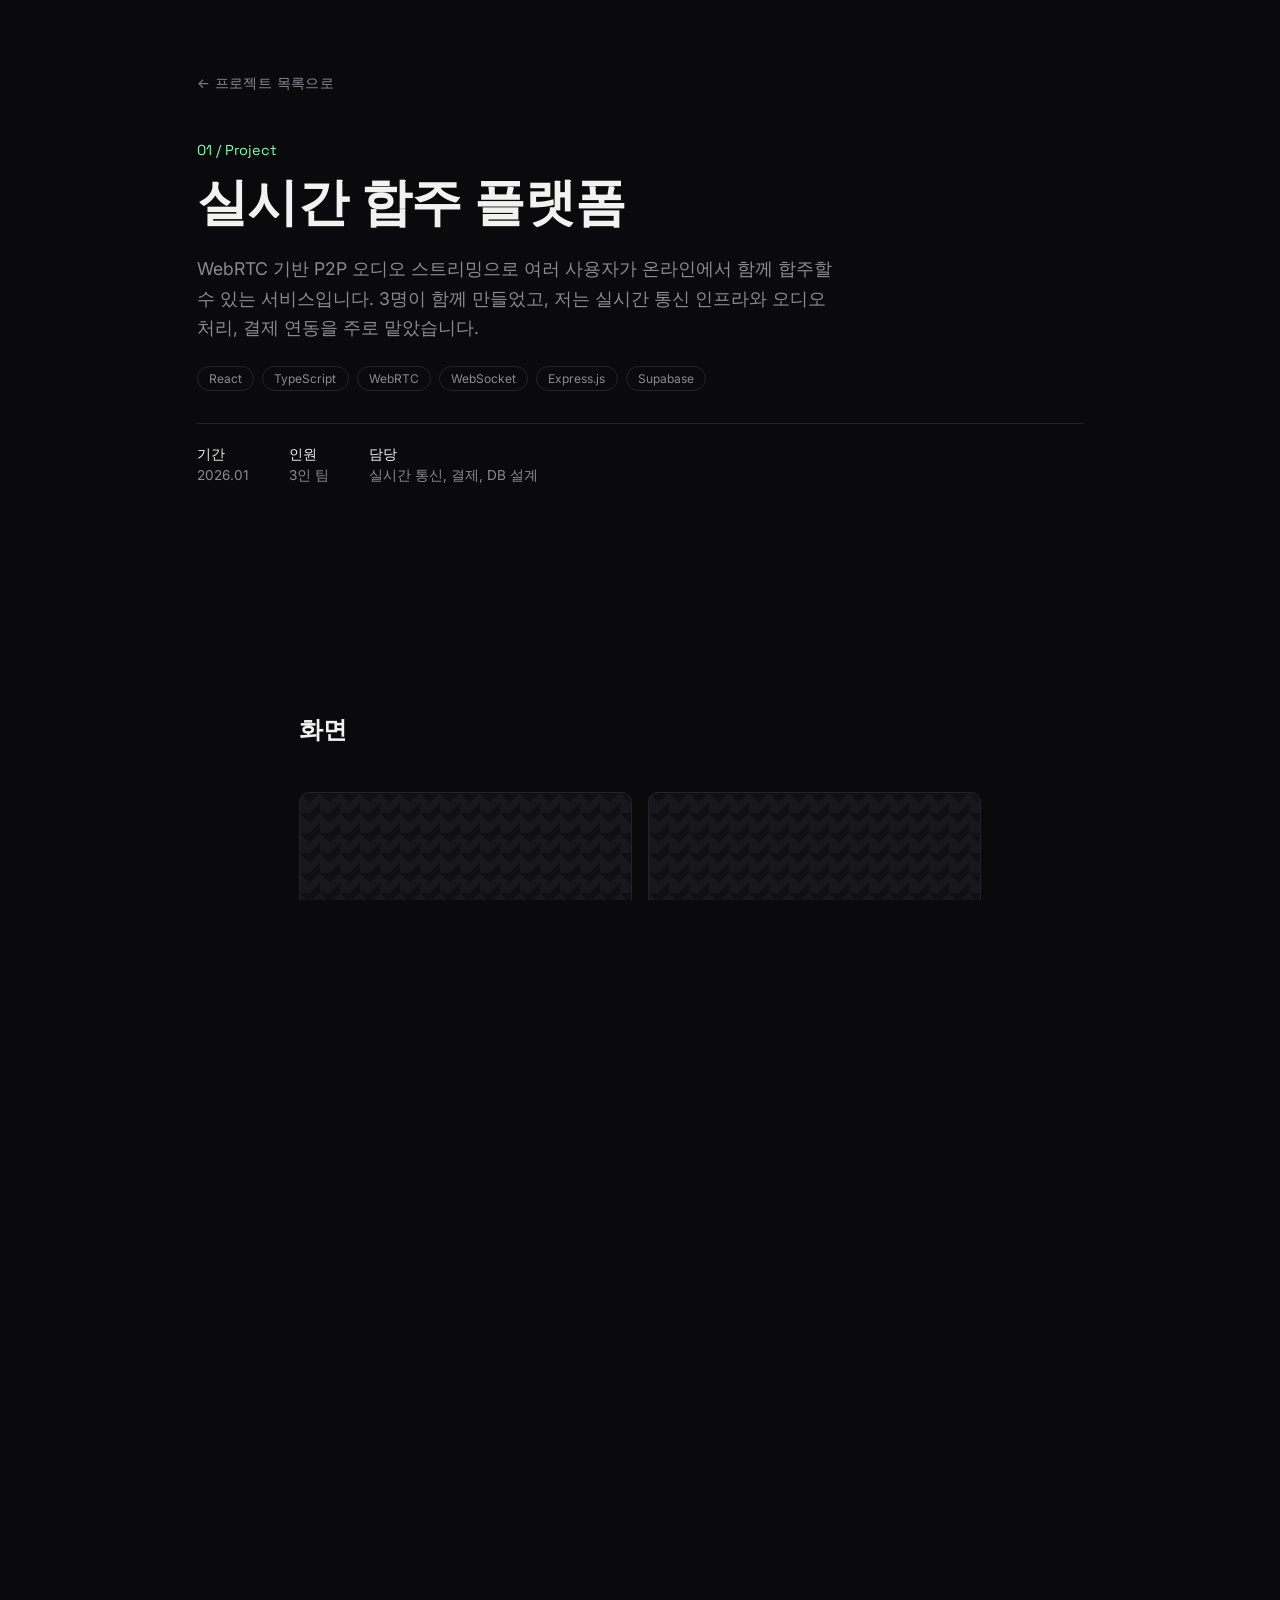
==== project-1.html @ 72477ea7 "틀" ====
<!DOCTYPE html>
<html lang="ko">
<head>
<meta charset="UTF-8">
<meta name="viewport" content="width=device-width, initial-scale=1.0">
<title>실시간 합주 플랫폼 — 신지웅</title>
<link rel="preconnect" href="https://fonts.googleapis.com">
<link rel="preconnect" href="https://fonts.gstatic.com" crossorigin>
<link href="https://fonts.googleapis.com/css2?family=Space+Grotesk:wght@400;500;700&family=Inter:wght@400;500;600&display=swap" rel="stylesheet">
<link rel="stylesheet" href="style.css">
</head>
<body class="detail-body">

  <div class="detail-wrap">
    <a href="index.html#projects" class="back-link">&larr; 프로젝트 목록으로</a>

    <header class="detail-hero">
      <div class="num">01 / Project</div>
      <h1>실시간 합주 플랫폼</h1>
      <p class="summary">
        WebRTC 기반 P2P 오디오 스트리밍으로 여러 사용자가 온라인에서 함께
        합주할 수 있는 서비스입니다. 3명이 함께 만들었고, 저는 실시간 통신
        인프라와 오디오 처리, 결제 연동을 주로 맡았습니다.
      </p>
      <div class="tags">
        <span>React</span><span>TypeScript</span><span>WebRTC</span>
        <span>WebSocket</span><span>Express.js</span><span>Supabase</span>
      </div>
      <div class="meta">
        <div><strong>기간</strong>2026.01</div>
        <div><strong>인원</strong>3인 팀</div>
        <div><strong>담당</strong>실시간 통신, 결제, DB 설계</div>
      </div>
    </header>

    <!-- 스크린샷: 아래 .shot 자리에 실제 캡처 이미지를 넣으면 됩니다.
         <div class="shot"></div>  →  <img class="shot" src="images/p1-1.png" alt="합주 화면"> -->
    <section class="detail-section">
      <h2>화면</h2>
      <div class="shot-grid">
        <div>
          <div class="shot"></div>
          <p class="shot-caption">합주 룸 — 참가자별 오디오 채널</p>
        </div>
        <div>
          <div class="shot"></div>
          <p class="shot-caption">AI 음원 분리(Demucs) 결과 화면</p>
        </div>
        <div>
          <div class="shot"></div>
          <p class="shot-caption">결제(구독) 페이지</p>
        </div>
      </div>
    </section>

    <!-- 아키텍처 다이어그램: .diagram 안의 텍스트를 지우고
         <img class="diagram" src="images/p1-architecture.png"> 로 교체하거나,
         draw.io/excalidraw로 그린 SVG를 그대로 붙여넣으면 됩니다. -->
    <section class="detail-section">
      <h2>아키텍처</h2>
      <div class="diagram">
        다이어그램 자리 — 클라이언트 ↔ WebSocket 시그널링 서버 ↔ WebRTC P2P Mesh,
        Express 서버 ↔ Supabase(DB/Storage) ↔ Demucs(음원분리) 흐름을 도식화해서 넣을 예정
      </div>
    </section>

    <section class="detail-section">
      <h2>문제와 해결</h2>
      <div class="problem-solution">
        <div class="ps-row">
          <div>
            <h3>Problem</h3>
            <p>
              여러 명이 동시에 목소리를 주고받아야 하는 합주 특성상, 오디오
              지연이 조금만 늘어나도 박자가 어긋나 연주가 불가능해졌습니다.
            </p>
          </div>
          <div>
            <h3>Solution</h3>
            <p>
              WebRTC의 SDP를 직접 수정해 Opus 오디오 패킷 전송 주기(ptime)를
              기본 20ms에서 10ms로 줄이고, 스테레오·FEC·DTX처럼 지연을
              늘릴 수 있는 옵션을 비활성화해 저지연 전송을 구현했습니다.
            </p>
          </div>
        </div>
        <div class="ps-row">
          <div>
            <h3>Problem</h3>
            <p>
              참가자가 늘어날수록 Mesh 구조 특성상 연결 수가 제곱으로
              증가해 대규모 인원에는 한계가 있었습니다.
            </p>
          </div>
          <div>
            <h3>Solution</h3>
            <p>
              현재는 소규모 인원(밴드 단위)에 맞춰 Mesh로 구현했고, 인원이
              늘어나는 경우 SFU(중계 서버) 구조로 전환이 필요하다는 걸
              확인했습니다.
            </p>
          </div>
        </div>
        <div class="ps-row">
          <div>
            <h3>Problem</h3>
            <p>
              브라우저의 마이크 접근 API(getUserMedia)는 보안상 HTTPS
              환경에서만 동작해, 로컬 개발 중에도 마이크 테스트가 막혔습니다.
            </p>
          </div>
          <div>
            <h3>Solution</h3>
            <p>
              자체 서명(self-signed) 인증서를 만들어 로컬 개발 서버도
              HTTPS로 띄우도록 구성해, 개발 단계에서부터 실제 환경과
              동일하게 마이크 기능을 테스트할 수 있도록 했습니다.
            </p>
          </div>
        </div>
        <div class="ps-row">
          <div>
            <h3>Problem</h3>
            <p>
              음원 분리(Demucs) 결과 파일이 계속 쌓이면 스토리지 공간을
              불필요하게 차지하게 됩니다.
            </p>
          </div>
          <div>
            <h3>Solution</h3>
            <p>
              node-cron으로 주기적인 정리 작업을 만들어, 만료 시간이 지난
              음원 분리 결과를 자동으로 스토리지에서 삭제하도록
              구현했습니다.
            </p>
          </div>
        </div>
      </div>
    </section>

    <div class="detail-links">
      <a href="https://indigomuse.art" target="_blank" rel="noopener">배포 사이트 보기 →</a>
      <a href="https://github.com/exception-busters/Band" target="_blank" rel="noopener">GitHub 저장소 →</a>
    </div>
  </div>

</body>
</html>
---- style.css ----
:root{
  --bg:#0a0a0c;
  --bg-soft:#101014;
  --fg:#f2f2f0;
  --fg-dim:#8a8a92;
  --accent:#7dffb3;
  --accent-dim:#3a5c48;
  --line:#232329;
  --spot-x:50%;
  --spot-y:40%;
}
*{box-sizing:border-box; margin:0; padding:0;}
html, body{height:100%; overflow-x:hidden;}
body{
  background:var(--bg);
  color:var(--fg);
  font-family:'Inter', sans-serif;
  cursor:none;
}
/* links/cards have a browser-default pointer cursor of their own, which
   otherwise wins over the inherited body cursor */
a, .card{cursor:inherit;}
.snap-wrap{
  height:100vh;
  overflow-y:scroll;
}
@media (pointer:coarse){
  body{cursor:auto;}
  .cursor-dot,.cursor-ring{display:none;}
}
h1,h2,h3,.brand{font-family:'Space Grotesk', sans-serif;}

/* background spotlight that follows the cursor */
.spotlight{
  position:fixed; inset:0; z-index:0; pointer-events:none;
  background: radial-gradient(600px circle at var(--spot-x) var(--spot-y), rgba(125,255,179,0.08), transparent 60%);
  transition:background 0.05s linear;
}
.grain{
  position:fixed; inset:0; z-index:1; pointer-events:none; opacity:0.035;
  background-image:url("data:image/svg+xml,%3Csvg xmlns='http://www.w3.org/2000/svg' width='120' height='120'%3E%3Cfilter id='n'%3E%3CfeTurbulence type='fractalNoise' baseFrequency='0.9' numOctaves='2' stitchTiles='stitch'/%3E%3C/filter%3E%3Crect width='100%25' height='100%25' filter='url(%23n)'/%3E%3C/svg%3E");
}

/* custom cursor */
.cursor-dot,.cursor-ring{
  position:fixed; top:0; left:0; z-index:999; pointer-events:none;
  border-radius:50%;
  transform:translate(-50%,-50%);
}
.cursor-dot{width:6px; height:6px; background:var(--accent);}
.cursor-ring{width:32px; height:32px; border:1px solid var(--accent-dim); transition:width .2s, height .2s, border-color .2s;}
.cursor-ring.hover{width:56px; height:56px; border-color:var(--accent);}

/* side nav dots */
nav.dots{
  position:fixed; right:2.5rem; top:50%; transform:translateY(-50%);
  z-index:50; display:flex; flex-direction:column; gap:1rem;
}
nav.dots a{
  width:8px; height:8px; border-radius:50%; background:var(--line);
  display:block; position:relative; transition:background .3s;
}
nav.dots a.active{background:var(--accent);}
nav.dots a span{
  position:absolute; right:1.4rem; top:50%; transform:translateY(-50%);
  font-size:.7rem; color:var(--fg-dim); white-space:nowrap;
  opacity:0; transition:opacity .2s; letter-spacing:.05em;
}
nav.dots a:hover span{opacity:1;}
@media (max-width:800px){ nav.dots{display:none;} }

section{
  position:relative; z-index:2;
  min-height:100vh;
  display:flex; flex-direction:column; justify-content:center;
  padding:6vh 8vw;
}

/* hero */
#hero{align-items:flex-start;}
.eyebrow{
  color:var(--accent); font-size:.85rem; letter-spacing:.15em; text-transform:uppercase;
  margin-bottom:1.2rem;
}
.name{
  font-size:clamp(3rem, 10vw, 7.5rem); font-weight:700; line-height:0.95;
  letter-spacing:-.02em;
}
.role{
  font-size:clamp(1.1rem, 2.5vw, 1.6rem); color:var(--fg-dim); margin-top:1.4rem;
}
.scroll-hint{
  position:absolute; bottom:3rem; left:8vw; font-size:.75rem; color:var(--fg-dim);
  letter-spacing:.1em; display:flex; align-items:center; gap:.6rem;
}
.scroll-hint::before{
  content:''; width:1px; height:28px; background:var(--fg-dim);
  animation:scrollLine 1.8s ease-in-out infinite;
}
@keyframes scrollLine{0%{transform:scaleY(0); transform-origin:top;} 50%{transform:scaleY(1); transform-origin:top;} 51%{transform-origin:bottom;} 100%{transform:scaleY(0); transform-origin:bottom;}}

/* generic section heading */
.tag{color:var(--accent); font-size:.85rem; letter-spacing:.15em; text-transform:uppercase; margin-bottom:1rem;}
h2.title{font-size:clamp(2rem,5vw,3rem); font-weight:700; margin-bottom:2.5rem; letter-spacing:-.01em;}

.reveal{opacity:0; transform:translateY(24px); transition:opacity .7s ease, transform .7s ease;}
.reveal.visible{opacity:1; transform:translateY(0);}

/* about */
#about p{
  max-width:640px; font-size:clamp(1.05rem,2vw,1.3rem); line-height:1.7; color:var(--fg-dim);
}
#about p strong{color:var(--fg); font-weight:500;}

/* projects */
.projects-grid{display:grid; grid-template-columns:repeat(auto-fit,minmax(280px,1fr)); gap:1.2rem; width:100%;}
.card{
  border:1px solid var(--line); border-radius:14px;
  background:var(--bg-soft); text-decoration:none; color:inherit;
  transition:transform .3s ease, border-color .3s ease;
  display:block; overflow:hidden;
}
.card:hover{transform:translateY(-6px); border-color:var(--accent-dim);}

/* thumbnail placeholder: fixed 16:9 box so layout doesn't jump once a real
   screenshot is dropped in — just swap the <div class="card-thumb"> for an
   <img class="card-thumb" src="..."> later, same class handles both */
.card-thumb{
  width:100%; aspect-ratio:16/9; display:block; object-fit:cover;
  background:
    linear-gradient(135deg, var(--bg-soft) 25%, transparent 25%) -10px 0/20px 20px,
    linear-gradient(225deg, var(--bg-soft) 25%, transparent 25%) -10px 0/20px 20px,
    linear-gradient(315deg, var(--bg-soft) 25%, transparent 25%) 0px 0/20px 20px,
    linear-gradient(45deg, var(--bg-soft) 25%, #17171c 25%) 0px 0/20px 20px;
  border-bottom:1px solid var(--line);
}
.card-body{padding:1.8rem;}
.card .num{color:var(--accent); font-family:'Space Grotesk',sans-serif; font-size:.85rem;}
.card h3{margin:.8rem 0 .6rem; font-size:1.25rem;}
.card p{color:var(--fg-dim); font-size:.92rem; line-height:1.55;}
.card .tags{margin-top:1.2rem; display:flex; gap:.5rem; flex-wrap:wrap;}
.card .tags span{
  font-size:.72rem; color:var(--fg-dim); border:1px solid var(--line);
  padding:.2rem .6rem; border-radius:999px;
}

/* contact */
#contact .links{display:flex; flex-direction:column; gap:.4rem; margin-top:1rem;}
#contact a.big-link{
  font-family:'Space Grotesk',sans-serif;
  font-size:clamp(1.6rem,4vw,2.6rem); color:var(--fg); text-decoration:none;
  width:fit-content; position:relative;
}
#contact a.big-link::after{
  content:''; position:absolute; left:0; bottom:-4px; width:0; height:2px; background:var(--accent);
  transition:width .3s ease;
}
#contact a.big-link:hover::after{width:100%;}
#contact a.big-link:hover{color:var(--accent);}
footer{margin-top:4rem; font-size:.8rem; color:var(--fg-dim);}

/* ============================================
   PROJECT DETAIL PAGES (project-*.html)
   Plain top-to-bottom scroll — deliberately NOT using .snap-wrap/.reveal,
   since a long detail page with galleries/diagrams reads better scrolling
   normally than snapping section-by-section like the one-page home does.
   ============================================ */
.detail-body{overflow-y:auto; cursor:auto;}
.detail-body .cursor-dot,.detail-body .cursor-ring,.detail-body nav.dots{display:none;}

.detail-wrap{max-width:1040px; margin:0 auto; padding:8vh 6vw 10vh;}

.back-link{
  display:inline-flex; align-items:center; gap:.5rem;
  color:var(--fg-dim); text-decoration:none; font-size:.85rem;
  letter-spacing:.03em; margin-bottom:3rem;
}
.back-link:hover{color:var(--accent);}

.detail-hero .num{color:var(--accent); font-family:'Space Grotesk',sans-serif; font-size:.9rem;}
.detail-hero h1{
  font-family:'Space Grotesk',sans-serif; font-weight:700;
  font-size:clamp(2rem,5vw,3.2rem); margin:.6rem 0 1rem; letter-spacing:-.01em;
}
.detail-hero .summary{color:var(--fg-dim); font-size:1.1rem; line-height:1.7; max-width:640px;}
.detail-hero .tags{margin-top:1.4rem; display:flex; gap:.5rem; flex-wrap:wrap;}
.detail-hero .tags span{
  font-size:.75rem; color:var(--fg-dim); border:1px solid var(--line);
  padding:.25rem .7rem; border-radius:999px;
}
.detail-hero .meta{
  margin-top:2rem; display:flex; gap:2.5rem; flex-wrap:wrap;
  font-size:.85rem; color:var(--fg-dim); border-top:1px solid var(--line);
  padding-top:1.4rem;
}
.detail-hero .meta strong{display:block; color:var(--fg); font-weight:500; margin-bottom:.2rem;}

.detail-section{margin-top:5rem;}
.detail-section h2{
  font-family:'Space Grotesk',sans-serif; font-size:1.5rem; font-weight:700;
  margin-bottom:1.4rem;
}
.detail-section p{color:var(--fg-dim); line-height:1.75; margin-bottom:1rem;}
.detail-section p strong{color:var(--fg); font-weight:500;}

/* screenshot gallery: swap each .shot placeholder <div> for an <img class="shot">
   later — sizing/spacing stays identical either way */
.shot-grid{display:grid; grid-template-columns:repeat(auto-fit,minmax(240px,1fr)); gap:1rem; margin-top:1.5rem;}
.shot{
  width:100%; aspect-ratio:16/10; border-radius:10px; object-fit:cover;
  border:1px solid var(--line);
  background:
    linear-gradient(135deg, var(--bg-soft) 25%, transparent 25%) -10px 0/20px 20px,
    linear-gradient(225deg, var(--bg-soft) 25%, transparent 25%) -10px 0/20px 20px,
    linear-gradient(315deg, var(--bg-soft) 25%, #17171c 25%) 0px 0/20px 20px,
    linear-gradient(45deg, var(--bg-soft) 25%, #17171c 25%) 0px 0/20px 20px;
}
.shot-caption{font-size:.8rem; color:var(--fg-dim); margin-top:.5rem;}

/* architecture diagram: same placeholder trick, wider aspect ratio.
   Swap the .diagram div's background for an <img class="diagram" src="..."> ,
   or replace its contents with an inline <svg> when the real one is ready. */
.diagram{
  width:100%; min-height:280px; border-radius:12px; margin-top:1.5rem;
  border:1px dashed var(--line); background:var(--bg-soft);
  display:flex; align-items:center; justify-content:center;
  color:var(--fg-dim); font-size:.85rem; text-align:center; padding:2rem;
}

.problem-solution{margin-top:1.5rem; display:flex; flex-direction:column; gap:1.2rem;}
.ps-row{
  display:grid; grid-template-columns:1fr 1fr;
  border:1px solid var(--line); border-radius:12px;
  background:var(--bg-soft); overflow:hidden;
}
.ps-row > div{padding:1.6rem 1.8rem;}
.ps-row > div + div{border-left:1px solid var(--line);}
@media (max-width:700px){
  .ps-row{grid-template-columns:1fr;}
  .ps-row > div + div{border-left:none; border-top:1px solid var(--line);}
}
.ps-row h3{
  font-size:.8rem; letter-spacing:.08em; text-transform:uppercase;
  color:var(--accent); margin-bottom:.8rem;
}
.ps-row p{margin-bottom:0;}

.detail-links{
  margin-top:5rem; padding-top:2.5rem; border-top:1px solid var(--line);
  display:flex; gap:1.2rem; flex-wrap:wrap;
}
.detail-links a{
  font-family:'Space Grotesk',sans-serif; font-size:1.1rem; color:var(--fg);
  text-decoration:none; border:1px solid var(--line); border-radius:999px;
  padding:.7rem 1.4rem; transition:border-color .2s, color .2s;
}
.detail-links a:hover{border-color:var(--accent); color:var(--accent);}
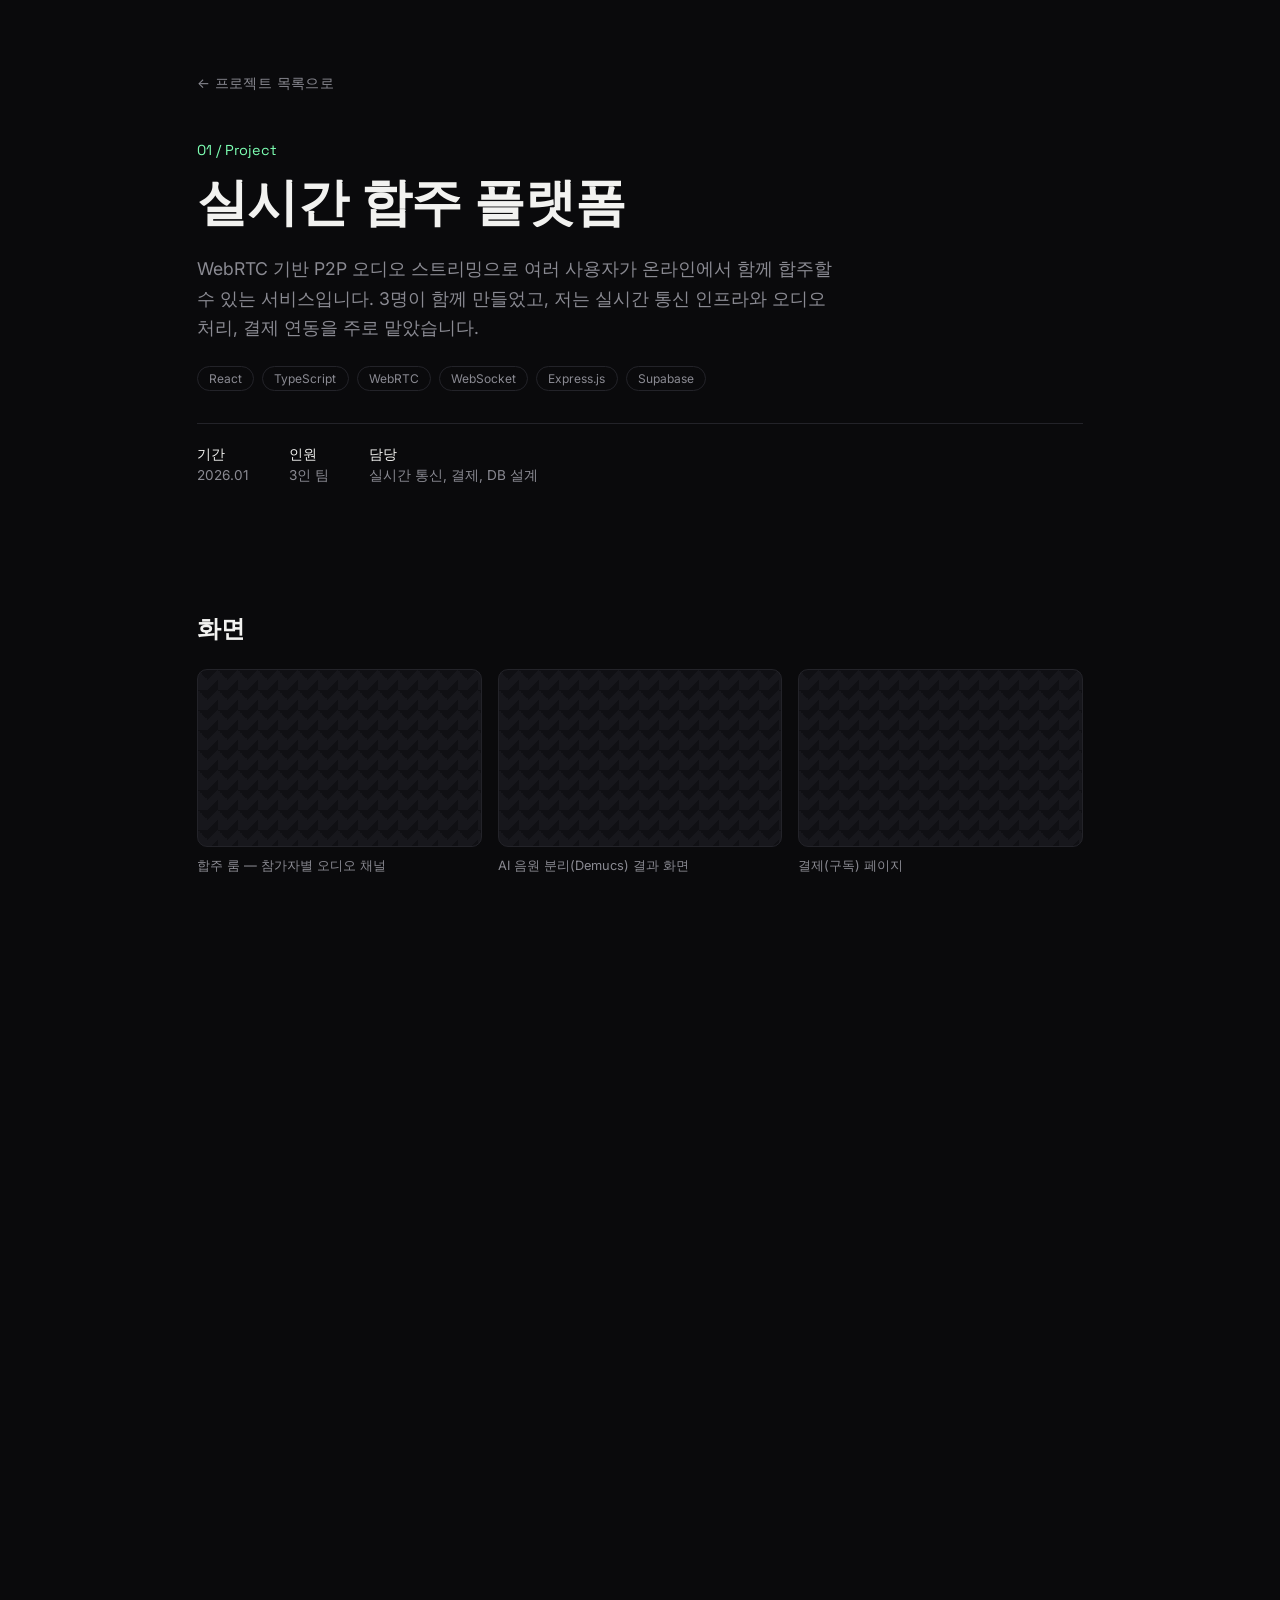
==== commit 304ee576: "아키텍처" ====
--- a/project-1.html
+++ b/project-1.html
@@ -35,7 +35,7 @@
 
     <!-- 스크린샷: 아래 .shot 자리에 실제 캡처 이미지를 넣으면 됩니다.
          <div class="shot"></div>  →  <img class="shot" src="images/p1-1.png" alt="합주 화면"> -->
-    <section class="detail-section">
+    <div class="detail-section">
       <h2>화면</h2>
       <div class="shot-grid">
         <div>
@@ -51,20 +51,73 @@
           <p class="shot-caption">결제(구독) 페이지</p>
         </div>
       </div>
-    </section>
+    </div>
 
     <!-- 아키텍처 다이어그램: .diagram 안의 텍스트를 지우고
          <img class="diagram" src="images/p1-architecture.png"> 로 교체하거나,
          draw.io/excalidraw로 그린 SVG를 그대로 붙여넣으면 됩니다. -->
-    <section class="detail-section">
+    <div class="detail-section">
       <h2>아키텍처</h2>
-      <div class="diagram">
-        다이어그램 자리 — 클라이언트 ↔ WebSocket 시그널링 서버 ↔ WebRTC P2P Mesh,
-        Express 서버 ↔ Supabase(DB/Storage) ↔ Demucs(음원분리) 흐름을 도식화해서 넣을 예정
-      </div>
-    </section>
-
-    <section class="detail-section">
+      <div class="diagram has-svg">
+        <svg viewBox="0 0 760 320" xmlns="http://www.w3.org/2000/svg">
+          <rect class="box accent" x="20" y="30" width="150" height="64" rx="8"/>
+          <text class="box-label" x="95" y="58" text-anchor="middle">Client A</text>
+          <text class="box-sub" x="95" y="79" text-anchor="middle">React (브라우저)</text>
+
+          <rect class="box accent" x="20" y="220" width="150" height="64" rx="8"/>
+          <text class="box-label" x="95" y="248" text-anchor="middle">Client B</text>
+          <text class="box-sub" x="95" y="269" text-anchor="middle">React (브라우저)</text>
+
+          <rect class="box" x="300" y="30" width="180" height="64" rx="8"/>
+          <text class="box-label" x="390" y="58" text-anchor="middle">Signaling Server</text>
+          <text class="box-sub" x="390" y="79" text-anchor="middle">WebSocket</text>
+
+          <rect class="box" x="300" y="128" width="180" height="64" rx="8"/>
+          <text class="box-label" x="390" y="156" text-anchor="middle">Express Server</text>
+          <text class="box-sub" x="390" y="177" text-anchor="middle">REST API</text>
+
+          <rect class="box" x="590" y="30" width="150" height="64" rx="8"/>
+          <text class="box-label" x="665" y="58" text-anchor="middle">Supabase</text>
+          <text class="box-sub" x="665" y="79" text-anchor="middle">DB · Storage</text>
+
+          <rect class="box" x="590" y="128" width="150" height="64" rx="8"/>
+          <text class="box-label" x="665" y="156" text-anchor="middle">Demucs</text>
+          <text class="box-sub" x="665" y="177" text-anchor="middle">음원분리</text>
+
+          <rect class="box" x="590" y="226" width="150" height="64" rx="8"/>
+          <text class="box-label" x="665" y="254" text-anchor="middle">Toss Payments</text>
+          <text class="box-sub" x="665" y="275" text-anchor="middle">결제 승인 API</text>
+
+          <!-- Client A/B <-> Signaling: SDP/ICE 교환 -->
+          <path class="arrow" d="M170,62 L300,62"/>
+          <polygon class="arrowhead" points="300,62 288,56 288,68"/>
+          <path class="arrow" d="M170,252 L250,252 L250,62 L288,62"/>
+          <polygon class="arrowhead" points="288,62 276,56 276,68"/>
+
+          <!-- Client A <-> Client B: WebRTC P2P (highlight) -->
+          <path class="arrow hi" d="M95,94 L95,220"/>
+          <polygon class="arrowhead hi" points="95,220 89,206 101,206"/>
+          <polygon class="arrowhead hi" points="95,94 89,108 101,108"/>
+          <text class="flow-label" x="108" y="150" text-anchor="start">WebRTC P2P</text>
+          <text class="flow-label" x="108" y="165" text-anchor="start">오디오 직접 전송</text>
+
+          <!-- Signaling -> Express -->
+          <path class="arrow" d="M390,94 L390,124"/>
+          <polygon class="arrowhead" points="390,124 384,112 396,112"/>
+
+          <!-- Express -> Supabase / Demucs / Toss (병렬, 개별 연동) -->
+          <path class="arrow" d="M480,148 L590,62"/>
+          <polygon class="arrowhead" points="590,62 578,60 582,71"/>
+          <path class="arrow" d="M480,160 L590,160"/>
+          <polygon class="arrowhead" points="590,160 578,154 578,166"/>
+          <path class="arrow" d="M480,172 L590,258"/>
+          <polygon class="arrowhead" points="590,258 579,254 583,265"/>
+          <text class="flow-label" x="490" y="205" text-anchor="start">개별 연동</text>
+        </svg>
+      </div>
+    </div>
+
+    <div class="detail-section">
       <h2>문제와 해결</h2>
       <div class="problem-solution">
         <div class="ps-row">
@@ -136,7 +189,7 @@
           </div>
         </div>
       </div>
-    </section>
+    </div>
 
     <div class="detail-links">
       <a href="https://indigomuse.art" target="_blank" rel="noopener">배포 사이트 보기 →</a>
--- a/style.css
+++ b/style.css
@@ -195,7 +195,7 @@
 }
 .detail-hero .meta strong{display:block; color:var(--fg); font-weight:500; margin-bottom:.2rem;}
 
-.detail-section{margin-top:5rem;}
+.detail-section{margin-top:8rem;}
 .detail-section h2{
   font-family:'Space Grotesk',sans-serif; font-size:1.5rem; font-weight:700;
   margin-bottom:1.4rem;
@@ -221,11 +221,32 @@
    Swap the .diagram div's background for an <img class="diagram" src="..."> ,
    or replace its contents with an inline <svg> when the real one is ready. */
 .diagram{
-  width:100%; min-height:280px; border-radius:12px; margin-top:1.5rem;
+  width:100%; min-height:320px; border-radius:12px; margin-top:1.5rem;
   border:1px dashed var(--line); background:var(--bg-soft);
   display:flex; align-items:center; justify-content:center;
   color:var(--fg-dim); font-size:.85rem; text-align:center; padding:2rem;
 }
+.diagram.has-svg{
+  border-style:solid; padding:2.2rem 1.6rem; display:block;
+  overflow-x:auto; -webkit-overflow-scrolling:touch;
+}
+.diagram svg{width:100%; height:auto; display:block; margin:0 auto;}
+.diagram svg text{font-family:'Inter',sans-serif;}
+.diagram svg .box-label{font-size:16px; font-weight:700; fill:var(--fg);}
+.diagram svg .box-sub{font-size:12.5px; fill:var(--fg-dim);}
+.diagram svg .flow-label{font-size:11.5px; fill:var(--fg-dim); font-weight:500;}
+@media (max-width:700px){
+  /* below this width, shrinking the diagram to fit would make the text
+     illegible — instead give it a floor width and let just this box
+     scroll sideways, so desktop-quality legibility carries over to mobile */
+  .diagram svg{min-width:620px;}
+}
+.diagram svg .box{fill:var(--bg); stroke:var(--line); stroke-width:1.6;}
+.diagram svg .box.accent{stroke:var(--accent-dim); stroke-width:2;}
+.diagram svg line, .diagram svg path.arrow{stroke:var(--fg-dim); stroke-width:2; fill:none;}
+.diagram svg path.arrow.hi{stroke:var(--accent); stroke-width:2.6;}
+.diagram svg polygon.arrowhead{fill:var(--fg-dim);}
+.diagram svg polygon.arrowhead.hi{fill:var(--accent);}
 
 .problem-solution{margin-top:1.5rem; display:flex; flex-direction:column; gap:1.2rem;}
 .ps-row{
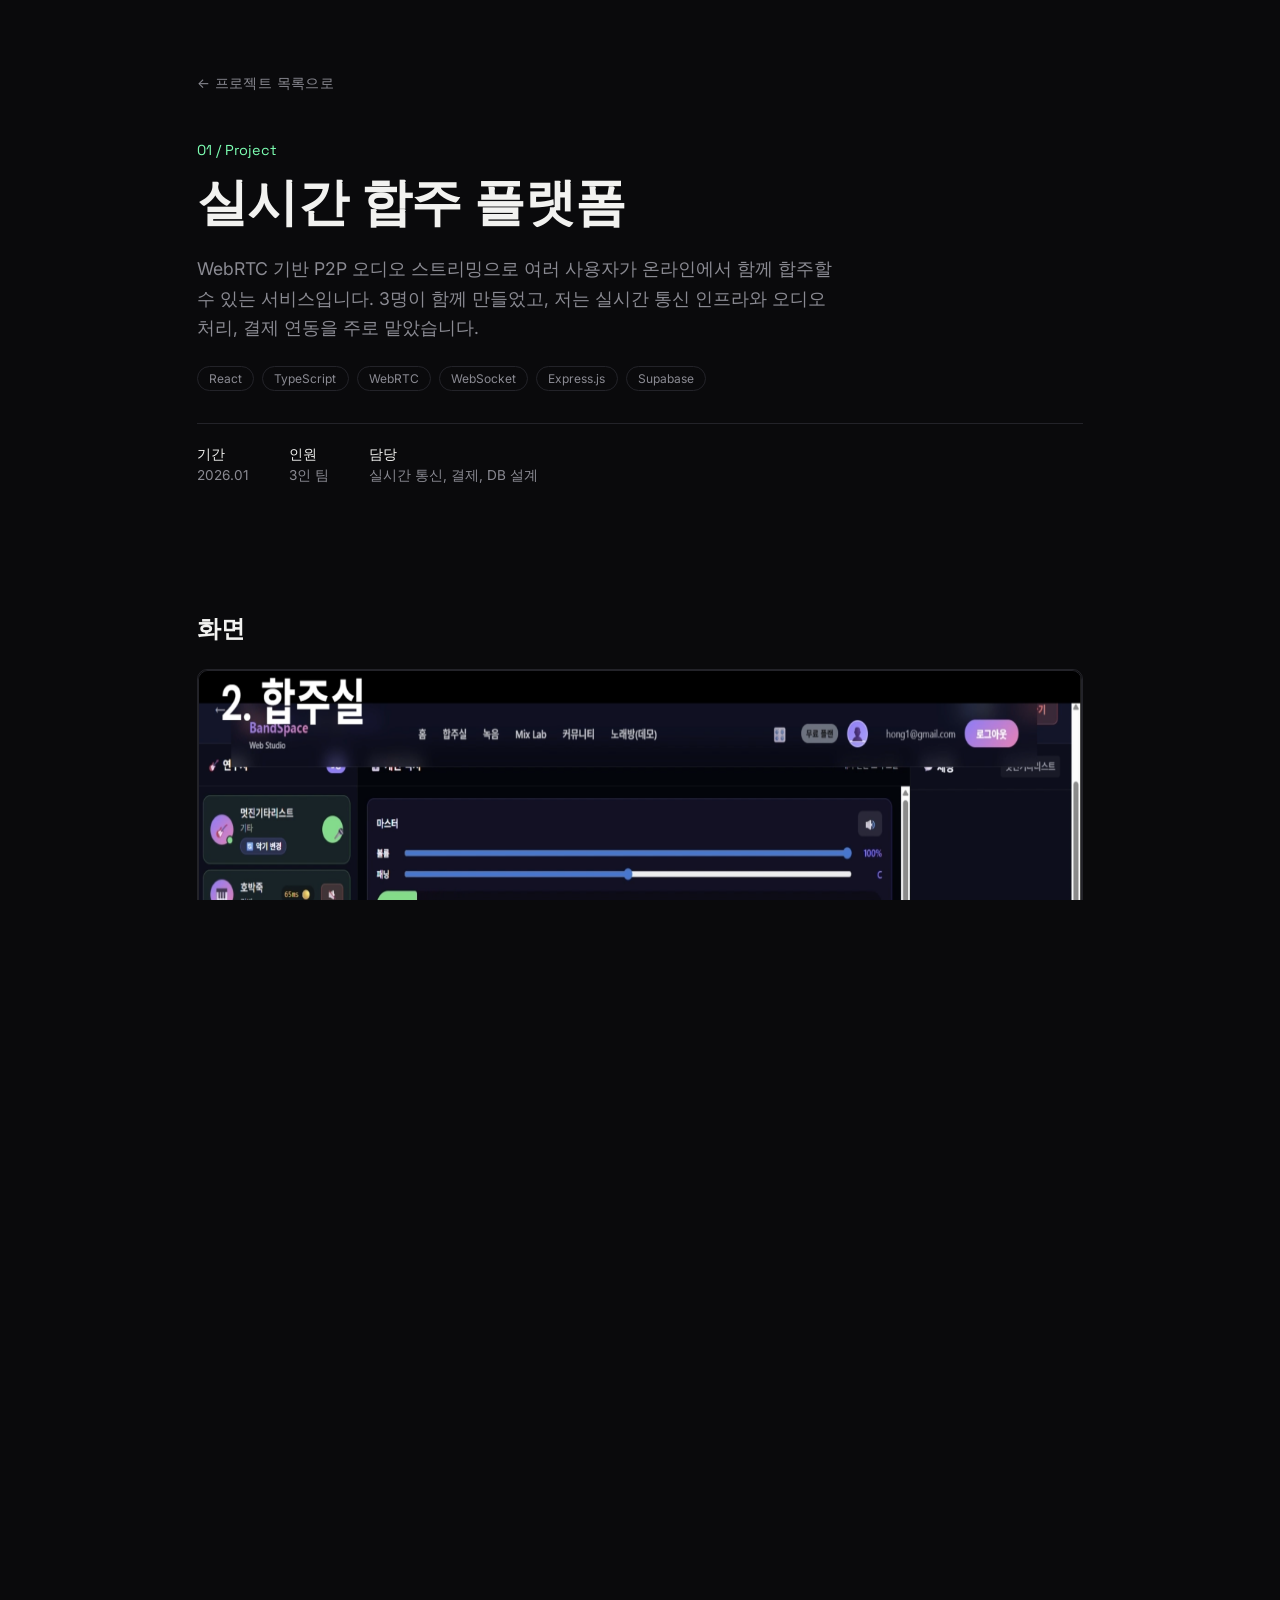
==== commit c48a8d92: "project-1 완성" ====
--- a/project-1.html
+++ b/project-1.html
@@ -8,6 +8,7 @@
 <link rel="preconnect" href="https://fonts.gstatic.com" crossorigin>
 <link href="https://fonts.googleapis.com/css2?family=Space+Grotesk:wght@400;500;700&family=Inter:wght@400;500;600&display=swap" rel="stylesheet">
 <link rel="stylesheet" href="style.css">
+<script src="carousel.js" defer></script>
 </head>
 <body class="detail-body">
 
@@ -33,23 +34,39 @@
       </div>
     </header>
 
-    <!-- 스크린샷: 아래 .shot 자리에 실제 캡처 이미지를 넣으면 됩니다.
-         <div class="shot"></div>  →  <img class="shot" src="images/p1-1.png" alt="합주 화면"> -->
+    <!-- 스크린샷 캐러셀: 한 장씩 보여주고 아래 점으로 이동/자동재생.
+         각 슬라이드의 <div class="shot"></div>를
+         <img class="shot" src="images/p1-1.png" alt="..."> 로 바꾸면 실제 사진이 들어갑니다. -->
     <div class="detail-section">
       <h2>화면</h2>
-      <div class="shot-grid">
-        <div>
-          <div class="shot"></div>
-          <p class="shot-caption">합주 룸 — 참가자별 오디오 채널</p>
-        </div>
-        <div>
-          <div class="shot"></div>
-          <p class="shot-caption">AI 음원 분리(Demucs) 결과 화면</p>
-        </div>
-        <div>
-          <div class="shot"></div>
-          <p class="shot-caption">결제(구독) 페이지</p>
-        </div>
+      <div class="carousel" data-carousel>
+        <button class="carousel-arrow prev" aria-label="이전 사진">&#8249;</button>
+        <div class="carousel-viewport">
+          <div class="carousel-track">
+            <div class="carousel-slide">
+              <img class="shot" src="images/project-1/합주실_스크린샷.png" alt="합주실_스크린샷">
+              <p class="shot-caption">합주 룸 — 참가자별 오디오 채널</p>
+            </div>
+            <div class="carousel-slide">
+              <img class="shot" src="images/project-1/음원분리_스크린샷.png" alt="음원분리_스크린샷">
+              <p class="shot-caption">AI 음원 분리(Demucs) 세션 선택 화면</p>
+            </div>
+            <div class="carousel-slide">
+              <img class="shot" src="images/project-1/구독페이지_스크린샷.png" alt="구독페이지_스크린샷">
+              <p class="shot-caption">결제(구독) 페이지</p>
+            </div>
+            <div class="carousel-slide">
+              <img class="shot" src="images/project-1/커뮤니티_스크린샷.png" alt="커뮤니티_스크린샷">
+              <p class="shot-caption">커뮤니티 게시판</p>
+            </div>
+            <div class="carousel-slide">
+              <img class="shot" src="images/project-1/악보인식_스크린샷.png" alt="악보인식_스크린샷">
+              <p class="shot-caption">악보 인식(OMR) 결과 화면</p>
+            </div>
+          </div>
+        </div>
+        <button class="carousel-arrow next" aria-label="다음 사진">&#8250;</button>
+        <div class="carousel-dots"></div>
       </div>
     </div>
 
@@ -59,60 +76,55 @@
     <div class="detail-section">
       <h2>아키텍처</h2>
       <div class="diagram has-svg">
-        <svg viewBox="0 0 760 320" xmlns="http://www.w3.org/2000/svg">
+        <svg viewBox="0 0 760 300" xmlns="http://www.w3.org/2000/svg">
           <rect class="box accent" x="20" y="30" width="150" height="64" rx="8"/>
           <text class="box-label" x="95" y="58" text-anchor="middle">Client A</text>
           <text class="box-sub" x="95" y="79" text-anchor="middle">React (브라우저)</text>
 
-          <rect class="box accent" x="20" y="220" width="150" height="64" rx="8"/>
-          <text class="box-label" x="95" y="248" text-anchor="middle">Client B</text>
-          <text class="box-sub" x="95" y="269" text-anchor="middle">React (브라우저)</text>
-
-          <rect class="box" x="300" y="30" width="180" height="64" rx="8"/>
-          <text class="box-label" x="390" y="58" text-anchor="middle">Signaling Server</text>
-          <text class="box-sub" x="390" y="79" text-anchor="middle">WebSocket</text>
-
-          <rect class="box" x="300" y="128" width="180" height="64" rx="8"/>
-          <text class="box-label" x="390" y="156" text-anchor="middle">Express Server</text>
-          <text class="box-sub" x="390" y="177" text-anchor="middle">REST API</text>
-
-          <rect class="box" x="590" y="30" width="150" height="64" rx="8"/>
-          <text class="box-label" x="665" y="58" text-anchor="middle">Supabase</text>
-          <text class="box-sub" x="665" y="79" text-anchor="middle">DB · Storage</text>
-
-          <rect class="box" x="590" y="128" width="150" height="64" rx="8"/>
-          <text class="box-label" x="665" y="156" text-anchor="middle">Demucs</text>
-          <text class="box-sub" x="665" y="177" text-anchor="middle">음원분리</text>
+          <rect class="box accent" x="20" y="200" width="150" height="64" rx="8"/>
+          <text class="box-label" x="95" y="228" text-anchor="middle">Client B</text>
+          <text class="box-sub" x="95" y="249" text-anchor="middle">React (브라우저)</text>
+
+          <rect class="box" x="300" y="90" width="180" height="80" rx="8"/>
+          <text class="box-label" x="390" y="118" text-anchor="middle">Node.js 서버</text>
+          <text class="box-sub" x="390" y="137" text-anchor="middle">Express + WebSocket</text>
+          <text class="box-sub" x="390" y="153" text-anchor="middle">(단일 프로세스)</text>
+
+          <rect class="box" x="590" y="10" width="150" height="64" rx="8"/>
+          <text class="box-label" x="665" y="38" text-anchor="middle">Supabase</text>
+          <text class="box-sub" x="665" y="59" text-anchor="middle">DB · Storage</text>
+
+          <rect class="box" x="590" y="118" width="150" height="64" rx="8"/>
+          <text class="box-label" x="665" y="146" text-anchor="middle">Demucs</text>
+          <text class="box-sub" x="665" y="167" text-anchor="middle">음원분리</text>
 
           <rect class="box" x="590" y="226" width="150" height="64" rx="8"/>
           <text class="box-label" x="665" y="254" text-anchor="middle">Toss Payments</text>
           <text class="box-sub" x="665" y="275" text-anchor="middle">결제 승인 API</text>
 
-          <!-- Client A/B <-> Signaling: SDP/ICE 교환 -->
-          <path class="arrow" d="M170,62 L300,62"/>
-          <polygon class="arrowhead" points="300,62 288,56 288,68"/>
-          <path class="arrow" d="M170,252 L250,252 L250,62 L288,62"/>
-          <polygon class="arrowhead" points="288,62 276,56 276,68"/>
+          <!-- Client A/B <-> Node.js 서버: SDP/ICE 교환 + REST 요청 모두 같은 서버가 처리 -->
+          <path class="arrow" d="M170,62 L260,62 L260,120 L300,120"/>
+          <polygon class="arrowhead" points="300,120 288,114 288,126"/>
+          <path class="arrow" d="M170,232 L260,232 L260,140 L300,140"/>
+          <polygon class="arrowhead" points="300,140 288,134 288,146"/>
+          <text class="flow-label" x="180" y="100" text-anchor="start">SDP / ICE 교환</text>
+          <text class="flow-label" x="180" y="115" text-anchor="start">+ REST 요청</text>
 
           <!-- Client A <-> Client B: WebRTC P2P (highlight) -->
-          <path class="arrow hi" d="M95,94 L95,220"/>
-          <polygon class="arrowhead hi" points="95,220 89,206 101,206"/>
+          <path class="arrow hi" d="M95,94 L95,200"/>
+          <polygon class="arrowhead hi" points="95,200 89,186 101,186"/>
           <polygon class="arrowhead hi" points="95,94 89,108 101,108"/>
-          <text class="flow-label" x="108" y="150" text-anchor="start">WebRTC P2P</text>
-          <text class="flow-label" x="108" y="165" text-anchor="start">오디오 직접 전송</text>
-
-          <!-- Signaling -> Express -->
-          <path class="arrow" d="M390,94 L390,124"/>
-          <polygon class="arrowhead" points="390,124 384,112 396,112"/>
-
-          <!-- Express -> Supabase / Demucs / Toss (병렬, 개별 연동) -->
-          <path class="arrow" d="M480,148 L590,62"/>
-          <polygon class="arrowhead" points="590,62 578,60 582,71"/>
-          <path class="arrow" d="M480,160 L590,160"/>
-          <polygon class="arrowhead" points="590,160 578,154 578,166"/>
-          <path class="arrow" d="M480,172 L590,258"/>
-          <polygon class="arrowhead" points="590,258 579,254 583,265"/>
-          <text class="flow-label" x="490" y="205" text-anchor="start">개별 연동</text>
+          <text class="flow-label" x="108" y="140" text-anchor="start">WebRTC P2P</text>
+          <text class="flow-label" x="108" y="155" text-anchor="start">오디오 직접 전송</text>
+
+          <!-- Node.js 서버 -> Supabase / Demucs / Toss (병렬, 개별 연동) -->
+          <path class="arrow" d="M480,110 L590,42"/>
+          <polygon class="arrowhead" points="590,42 578,40 582,51"/>
+          <path class="arrow" d="M480,140 L590,150"/>
+          <polygon class="arrowhead" points="590,150 578,144 578,156"/>
+          <path class="arrow" d="M480,162 L590,250"/>
+          <polygon class="arrowhead" points="590,250 579,246 583,257"/>
+          <text class="flow-label" x="490" y="190" text-anchor="start">개별 연동</text>
         </svg>
       </div>
     </div>
--- a/style.css
+++ b/style.css
@@ -203,11 +203,47 @@
 .detail-section p{color:var(--fg-dim); line-height:1.75; margin-bottom:1rem;}
 .detail-section p strong{color:var(--fg); font-weight:500;}
 
-/* screenshot gallery: swap each .shot placeholder <div> for an <img class="shot">
-   later — sizing/spacing stays identical either way */
-.shot-grid{display:grid; grid-template-columns:repeat(auto-fit,minmax(240px,1fr)); gap:1rem; margin-top:1.5rem;}
+/* screenshot carousel: one photo at a time, dots below to jump between them.
+   Swap each placeholder <div class="shot"></div> for <img class="shot" src="...">
+   when real screenshots are ready — sizing stays the same either way. */
+.carousel{margin-top:1.5rem; position:relative;}
+.carousel-viewport{overflow:hidden; border-radius:10px; border:1px solid var(--line);}
+.carousel-track{display:flex; transition:transform .5s ease;}
+.carousel-slide{flex:0 0 100%; min-width:0;}
+.carousel-slide .shot{
+  width:100%; height:auto; display:block;
+  background:
+    linear-gradient(135deg, var(--bg-soft) 25%, transparent 25%) -10px 0/20px 20px,
+    linear-gradient(225deg, var(--bg-soft) 25%, transparent 25%) -10px 0/20px 20px,
+    linear-gradient(315deg, var(--bg-soft) 25%, #17171c 25%) 0px 0/20px 20px,
+    linear-gradient(45deg, var(--bg-soft) 25%, #17171c 25%) 0px 0/20px 20px;
+}
+div.carousel-slide .shot{aspect-ratio:16/10;} /* placeholder-only sizing */
+.carousel-slide .shot-caption{
+  font-size:.85rem; color:var(--fg-dim); text-align:center; padding:.9rem 1rem;
+}
+.carousel-arrow{
+  position:absolute; top:50%; transform:translateY(-50%); z-index:2;
+  width:38px; height:38px; border-radius:50%;
+  display:flex; align-items:center; justify-content:center;
+  background:rgba(10,10,12,.6); border:1px solid var(--line); color:var(--fg);
+  font-size:1.2rem; line-height:1; cursor:pointer;
+  transition:background .2s, border-color .2s, color .2s;
+}
+.carousel-arrow:hover{background:rgba(10,10,12,.85); border-color:var(--accent); color:var(--accent);}
+.carousel-arrow.prev{left:12px;}
+.carousel-arrow.next{right:12px;}
+.carousel-dots{display:flex; justify-content:center; gap:.5rem; margin-top:1rem;}
+.carousel-dots button{
+  width:8px; height:8px; border-radius:50%; background:var(--line);
+  border:none; padding:0; cursor:pointer; transition:background .3s, width .3s;
+}
+.carousel-dots button.active{background:var(--accent); width:22px; border-radius:4px;}
+
+/* old grid layout, kept in case a project ever wants a plain grid instead */
+.shot-grid{display:grid; grid-template-columns:repeat(auto-fit,minmax(380px,1fr)); gap:1.2rem; margin-top:1.5rem;}
 .shot{
-  width:100%; aspect-ratio:16/10; border-radius:10px; object-fit:cover;
+  width:100%; height:auto; display:block; border-radius:10px;
   border:1px solid var(--line);
   background:
     linear-gradient(135deg, var(--bg-soft) 25%, transparent 25%) -10px 0/20px 20px,
@@ -215,6 +251,7 @@
     linear-gradient(315deg, var(--bg-soft) 25%, #17171c 25%) 0px 0/20px 20px,
     linear-gradient(45deg, var(--bg-soft) 25%, #17171c 25%) 0px 0/20px 20px;
 }
+div.shot{aspect-ratio:16/10;}
 .shot-caption{font-size:.8rem; color:var(--fg-dim); margin-top:.5rem;}
 
 /* architecture diagram: same placeholder trick, wider aspect ratio.
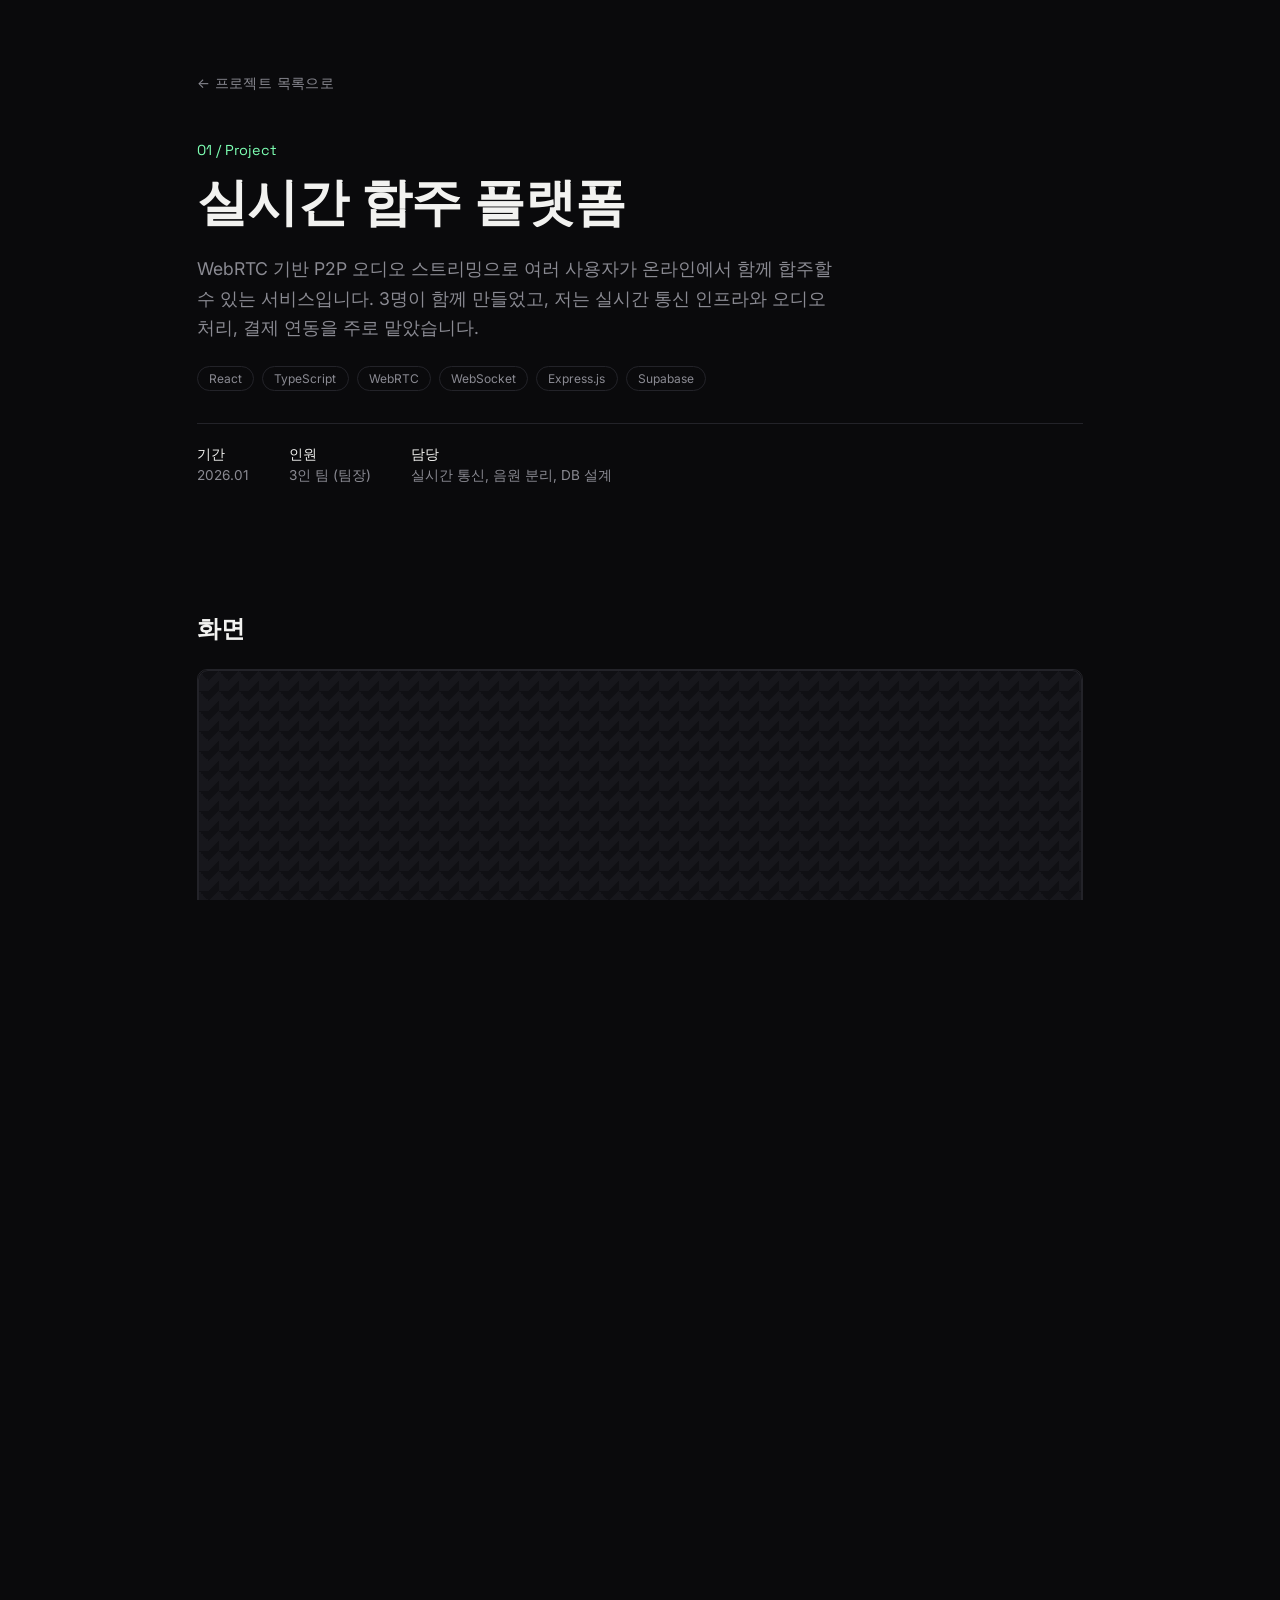
==== commit d43a6d14: "project-2,3 스샷추가" ====
--- a/project-1.html
+++ b/project-1.html
@@ -29,8 +29,8 @@
       </div>
       <div class="meta">
         <div><strong>기간</strong>2026.01</div>
-        <div><strong>인원</strong>3인 팀</div>
-        <div><strong>담당</strong>실시간 통신, 결제, DB 설계</div>
+        <div><strong>인원</strong>3인 팀 (팀장)</div>
+        <div><strong>담당</strong>실시간 통신, 음원 분리, DB 설계</div>
       </div>
     </header>
 
@@ -44,23 +44,23 @@
         <div class="carousel-viewport">
           <div class="carousel-track">
             <div class="carousel-slide">
-              <img class="shot" src="images/project-1/합주실_스크린샷.png" alt="합주실_스크린샷">
+              <div class="shot"></div>
               <p class="shot-caption">합주 룸 — 참가자별 오디오 채널</p>
             </div>
             <div class="carousel-slide">
-              <img class="shot" src="images/project-1/음원분리_스크린샷.png" alt="음원분리_스크린샷">
-              <p class="shot-caption">AI 음원 분리(Demucs) 세션 선택 화면</p>
-            </div>
-            <div class="carousel-slide">
-              <img class="shot" src="images/project-1/구독페이지_스크린샷.png" alt="구독페이지_스크린샷">
+              <div class="shot"></div>
+              <p class="shot-caption">AI 음원 분리(Demucs) 결과 화면</p>
+            </div>
+            <div class="carousel-slide">
+              <div class="shot"></div>
               <p class="shot-caption">결제(구독) 페이지</p>
             </div>
             <div class="carousel-slide">
-              <img class="shot" src="images/project-1/커뮤니티_스크린샷.png" alt="커뮤니티_스크린샷">
+              <div class="shot"></div>
               <p class="shot-caption">커뮤니티 게시판</p>
             </div>
             <div class="carousel-slide">
-              <img class="shot" src="images/project-1/악보인식_스크린샷.png" alt="악보인식_스크린샷">
+              <div class="shot"></div>
               <p class="shot-caption">악보 인식(OMR) 결과 화면</p>
             </div>
           </div>
@@ -206,6 +206,7 @@
     <div class="detail-links">
       <a href="https://indigomuse.art" target="_blank" rel="noopener">배포 사이트 보기 →</a>
       <a href="https://github.com/exception-busters/Band" target="_blank" rel="noopener">GitHub 저장소 →</a>
+      <a href="https://drive.google.com/drive/folders/1dMuZYHGmnggRVmzybBL9RgbTFHaXVtKI" target="_blank" rel="noopener">시연 영상 보기 →</a>
     </div>
   </div>
 
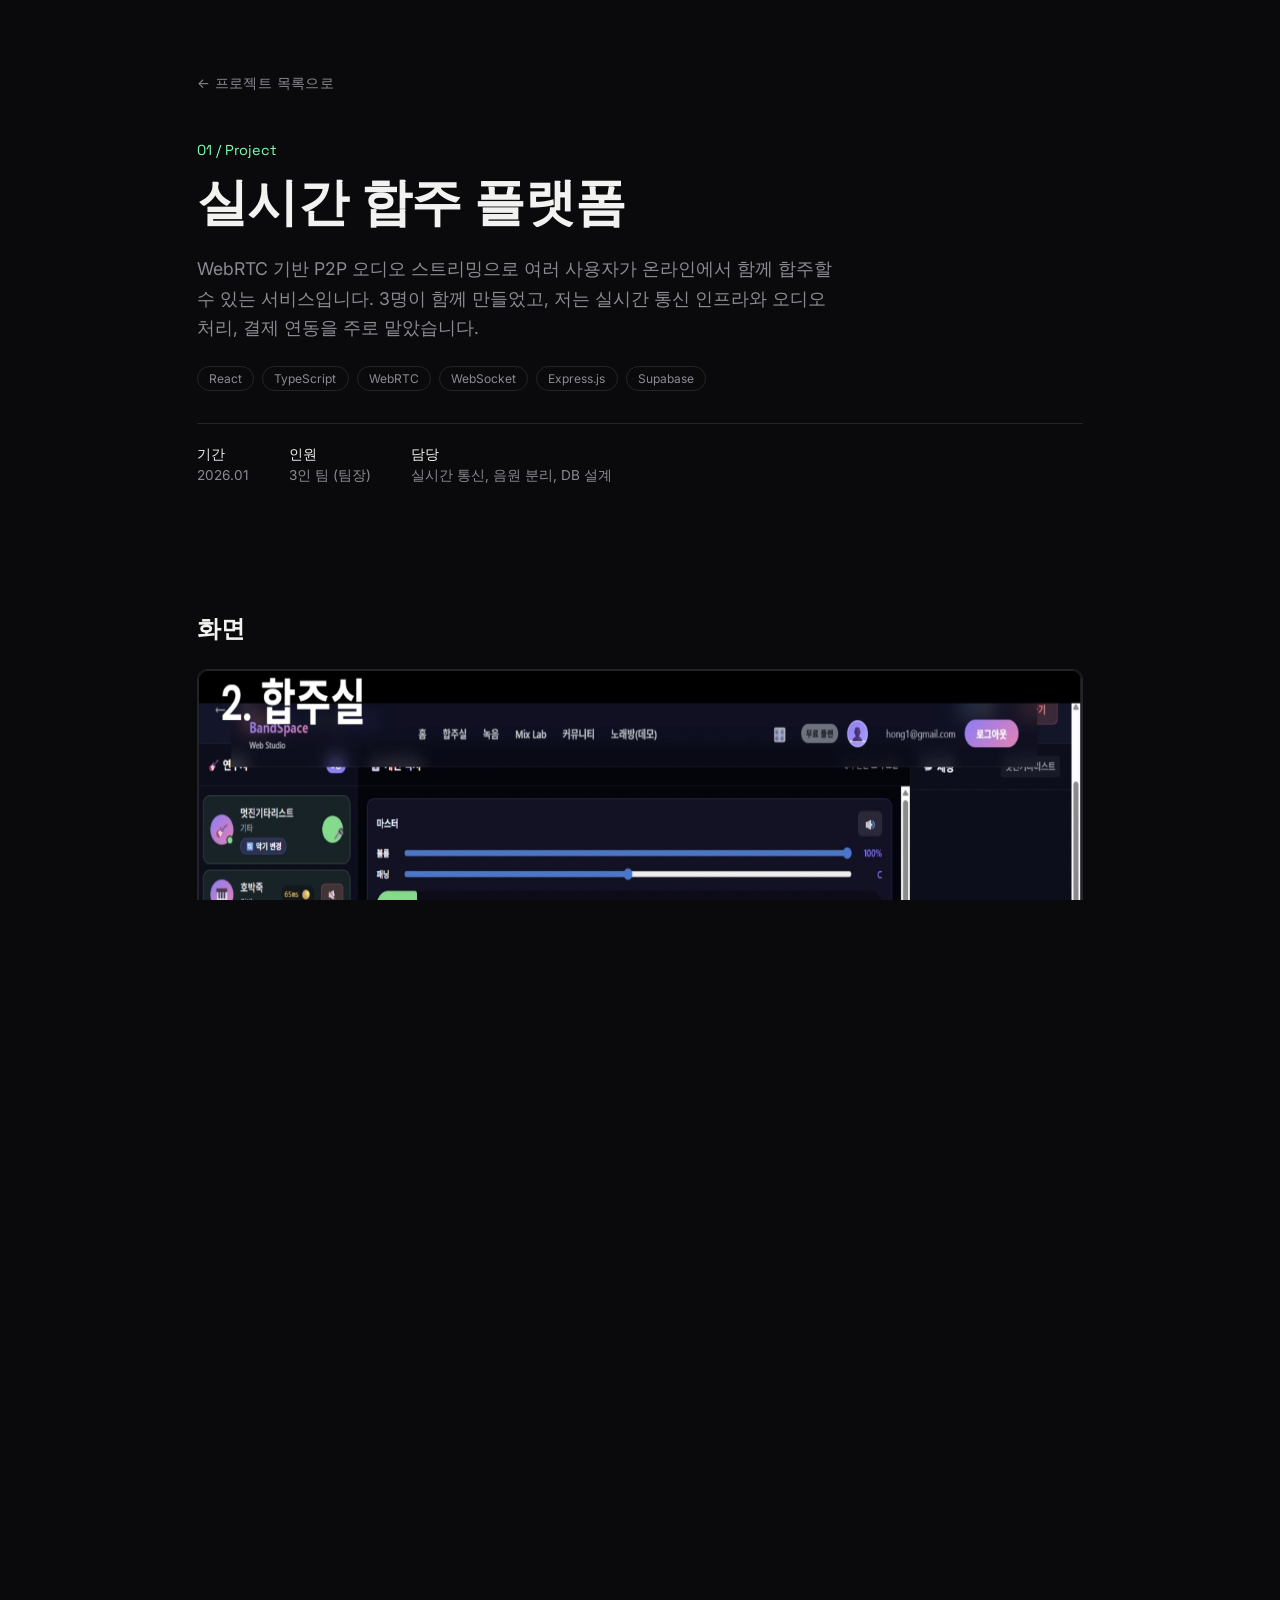
==== commit 46bbf396: "project-1 스샷 추가" ====
--- a/project-1.html
+++ b/project-1.html
@@ -44,23 +44,23 @@
         <div class="carousel-viewport">
           <div class="carousel-track">
             <div class="carousel-slide">
-              <div class="shot"></div>
+              <img class="shot" src="images/project-1/합주실_스크린샷.png" alt="합주실_스크린샷">
               <p class="shot-caption">합주 룸 — 참가자별 오디오 채널</p>
             </div>
             <div class="carousel-slide">
-              <div class="shot"></div>
-              <p class="shot-caption">AI 음원 분리(Demucs) 결과 화면</p>
-            </div>
-            <div class="carousel-slide">
-              <div class="shot"></div>
+              <img class="shot" src="images/project-1/음원분리_스크린샷.png" alt="음원분리_스크린샷">
+              <p class="shot-caption">AI 음원 분리(Demucs) 세션 선택 화면</p>
+            </div>
+            <div class="carousel-slide">
+              <img class="shot" src="images/project-1/구독페이지_스크린샷.png" alt="구독페이지_스크린샷">
               <p class="shot-caption">결제(구독) 페이지</p>
             </div>
             <div class="carousel-slide">
-              <div class="shot"></div>
+              <img class="shot" src="images/project-1/커뮤니티_스크린샷.png" alt="커뮤니티_스크린샷">
               <p class="shot-caption">커뮤니티 게시판</p>
             </div>
             <div class="carousel-slide">
-              <div class="shot"></div>
+              <img class="shot" src="images/project-1/악보인식_스크린샷.png" alt="악보인식_스크린샷">
               <p class="shot-caption">악보 인식(OMR) 결과 화면</p>
             </div>
           </div>
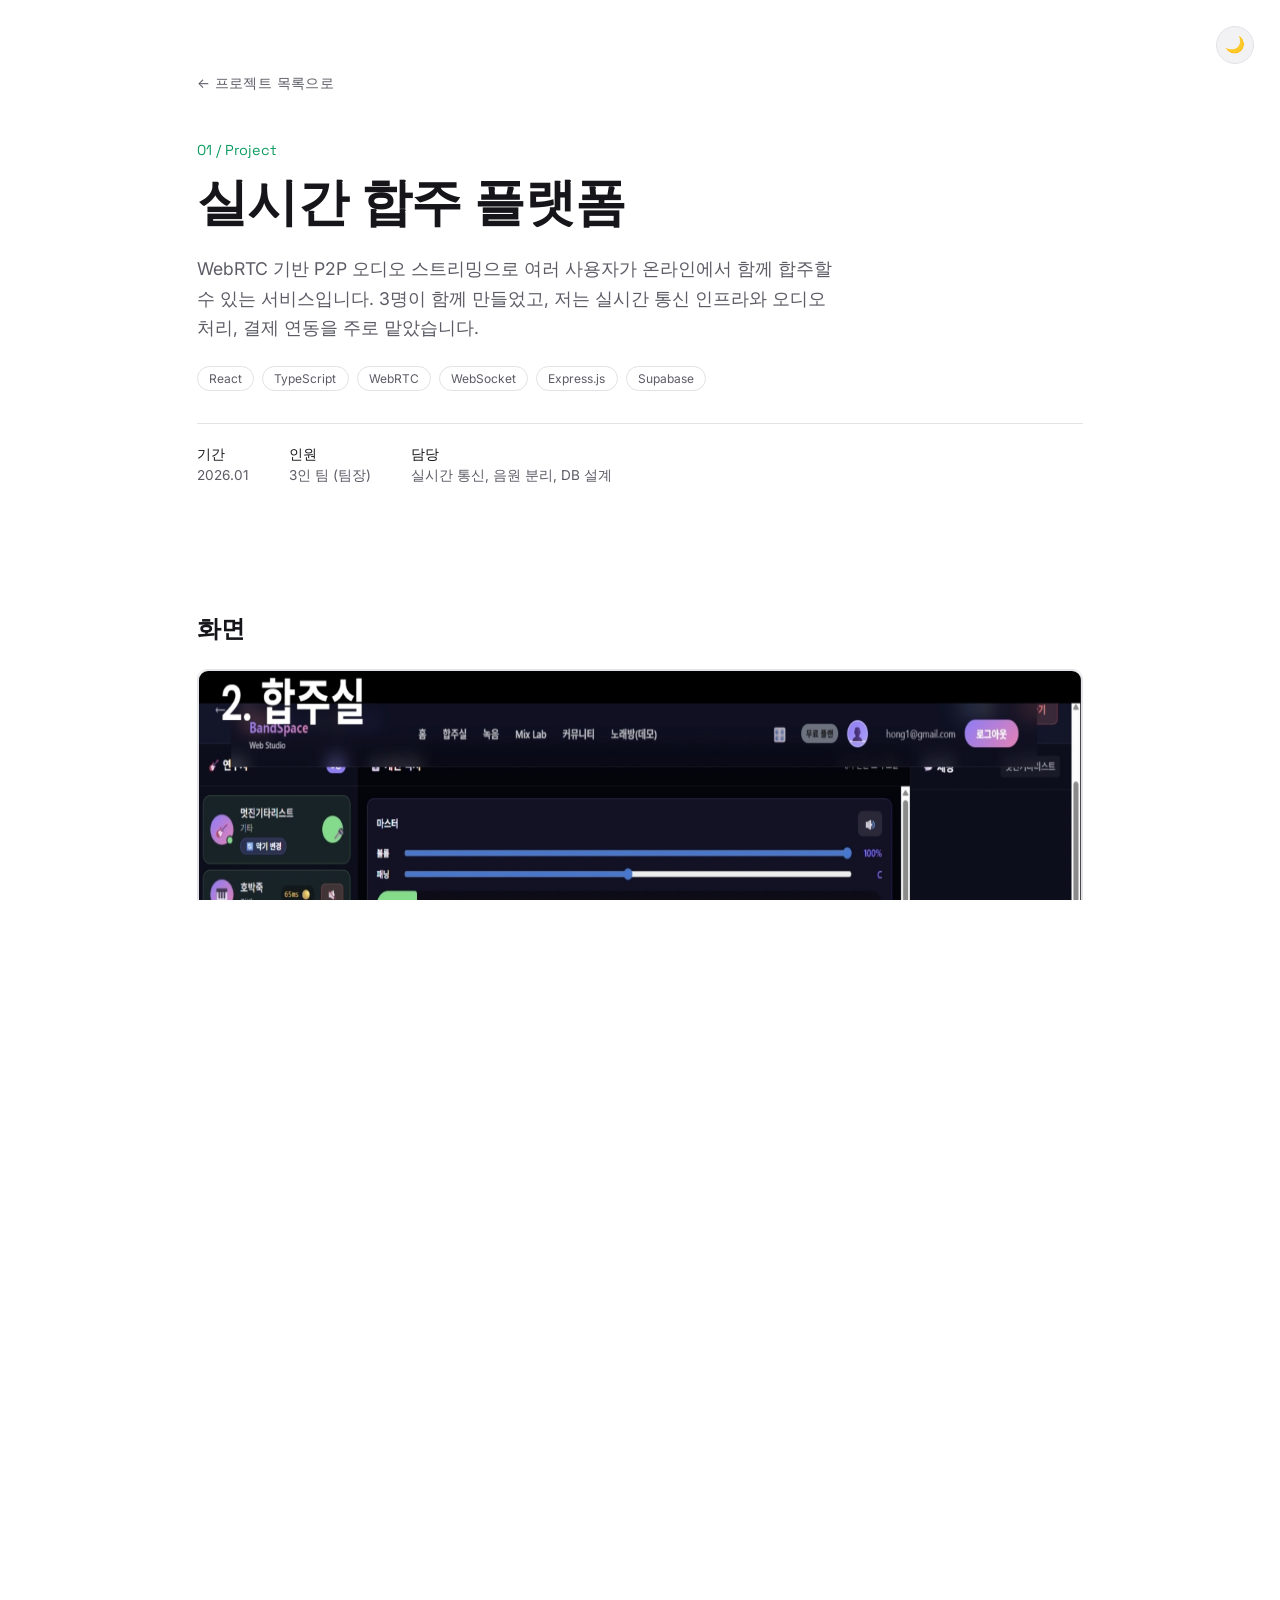
==== commit abf7be2a: "라이트모드 추가" ====
--- a/project-1.html
+++ b/project-1.html
@@ -1,6 +1,13 @@
 <!DOCTYPE html>
 <html lang="ko">
 <head>
+<script>
+(function(){
+  var t = localStorage.getItem('theme') ||
+    (window.matchMedia && window.matchMedia('(prefers-color-scheme: light)').matches ? 'light' : 'dark');
+  document.documentElement.setAttribute('data-theme', t);
+})();
+</script>
 <meta charset="UTF-8">
 <meta name="viewport" content="width=device-width, initial-scale=1.0">
 <title>실시간 합주 플랫폼 — 신지웅</title>
@@ -8,9 +15,13 @@
 <link rel="preconnect" href="https://fonts.gstatic.com" crossorigin>
 <link href="https://fonts.googleapis.com/css2?family=Space+Grotesk:wght@400;500;700&family=Inter:wght@400;500;600&display=swap" rel="stylesheet">
 <link rel="stylesheet" href="style.css">
+<script src="theme.js" defer></script>
 <script src="carousel.js" defer></script>
 </head>
 <body class="detail-body">
+
+  <button class="theme-toggle" aria-label="라이트 모드로 전환">☀️</button>
+
 
   <div class="detail-wrap">
     <a href="index.html#projects" class="back-link">&larr; 프로젝트 목록으로</a>
--- a/style.css
+++ b/style.css
@@ -8,6 +8,18 @@
   --line:#232329;
   --spot-x:50%;
   --spot-y:40%;
+}
+/* light theme: same variable set, so every rule elsewhere in this file
+   (including the diagram SVGs, which read these vars for fill/stroke)
+   re-themes automatically — nothing else needs a light-mode override */
+:root[data-theme="light"]{
+  --bg:#ffffff;
+  --bg-soft:#f2f2f4;
+  --fg:#16161a;
+  --fg-dim:#5c5c66;
+  --accent:#0f9d63;
+  --accent-dim:#bfe8d3;
+  --line:#e2e2e7;
 }
 *{box-sizing:border-box; margin:0; padding:0;}
 html, body{height:100%; overflow-x:hidden;}
@@ -313,3 +325,17 @@
   padding:.7rem 1.4rem; transition:border-color .2s, color .2s;
 }
 .detail-links a:hover{border-color:var(--accent); color:var(--accent);}
+
+/* theme toggle — fixed top-right on every page (index's side dot-nav sits
+   at right:2.5rem/vertically centered, and each detail page's back-link
+   sits top-left, so this corner is free on all four pages) */
+.theme-toggle{
+  position:fixed; top:1.6rem; right:1.6rem; z-index:1000;
+  width:38px; height:38px; border-radius:50%; cursor:pointer;
+  display:flex; align-items:center; justify-content:center;
+  background:var(--bg-soft); border:1px solid var(--line); color:var(--fg);
+  font-size:1rem; line-height:1;
+  transition:border-color .2s, background .2s, transform .2s;
+}
+.theme-toggle:hover{border-color:var(--accent); transform:translateY(-2px);}
+@media (max-width:800px){ .theme-toggle{top:1rem; right:1rem;} }
